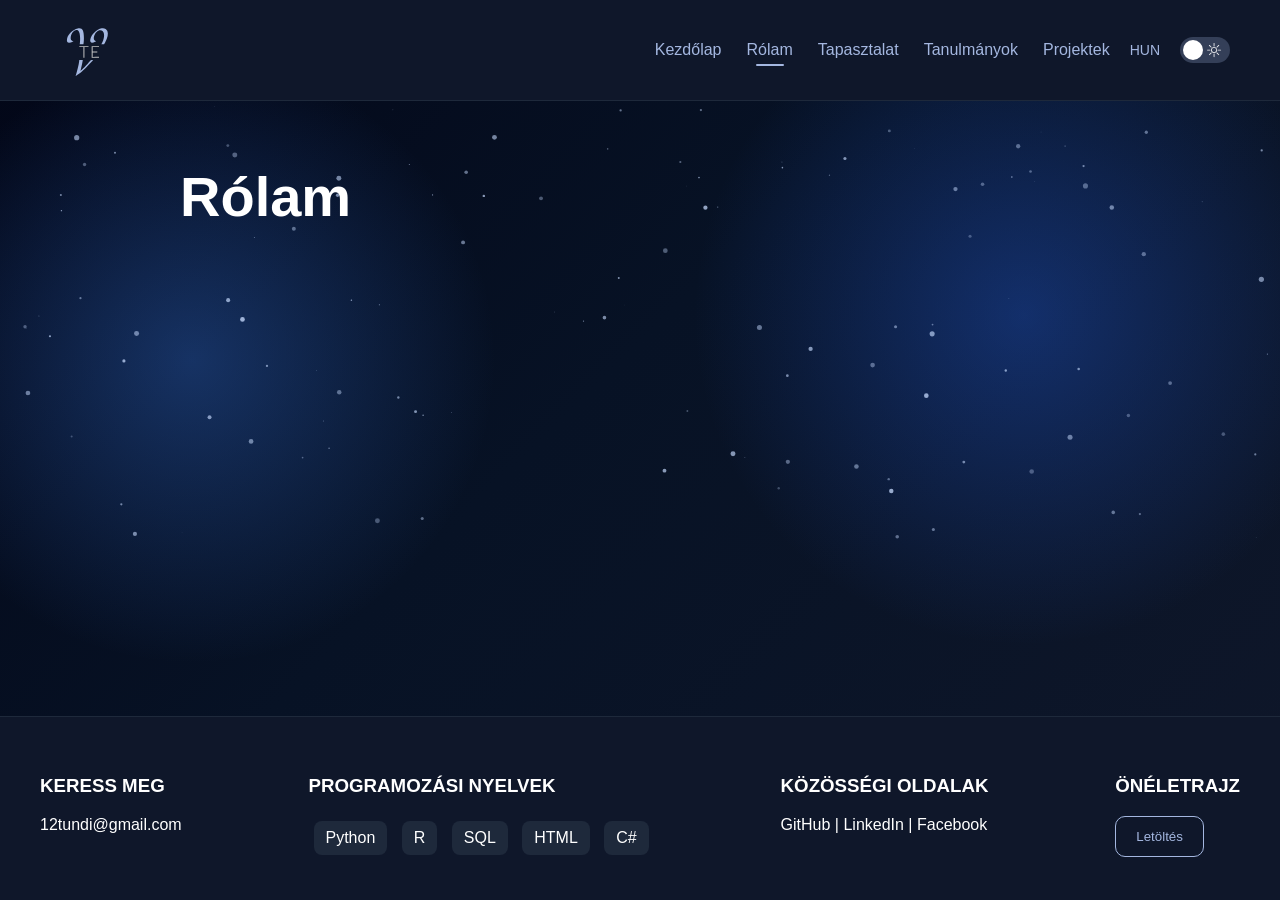
==== about.html @ 32315da3 "Split portfolio pages, translations and responsive styles" ====
<!DOCTYPE html>
<html lang="hu">
<head>
    <meta charset="UTF-8">
    <meta name="viewport" content="width=device-width, initial-scale=1.0">
    <title>Rólam | Vitálos Tünde Eszter</title>
    <link rel="icon" href="images/favicon.ico" type="image/x-icon">

    <link rel="stylesheet" href="style.css">
    <link rel="stylesheet" href="responsive.css">
</head>

<body data-page="about">

<canvas id="stars-bg"></canvas>

<nav>
    <img src="images/logo_sotet.svg" alt="Logo">
    <div class = "menu-container">
        <ul class="nav-links">
            <li><a href="index.html">Kezdőlap</a></li>
            <li><a href="about.html" aria-current="page">Rólam</a></li>
            <li><a href="experience.html">Tapasztalat</a></li>
            <li><a href="studies.html">Tanulmányok</a></li>
            <li><a href="projects.html">Projektek</a></li>
        </ul>

        <div class="nav-actions">
            <div class="language-selector">
                <span class="current-lang">HUN</span>
                <div class="dropdown-menu">
                    <img src="images/english.svg" alt="English" onclick="changeLanguage('en')">
                    <img src="images/german.svg" alt="Deutsch" onclick="changeLanguage('de')">
                </div>
            </div>

            <div class="mode-switch">
                <label class="switch">
                    <input type="checkbox" id="mode-toggle" onclick="toggleMode()">
                    <span class="slider">
                        <span class="icon sun"></span>
                        <span class="icon moon"></span>
                    </span>
                </label>
            </div>

            <div class="hamburger-menu">
                <div class="hamburger">
                    <span></span>
                    <span></span>
                    <span></span>
                </div>

                <ul class="hamburger-dropdown">
                    <li><a href="index.html">Kezdőlap</a></li>
                    <li><a href="about.html" aria-current="page">Rólam</a></li>
                    <li><a href="experience.html">Tapasztalat</a></li>
                    <li><a href="studies.html">Tanulmányok</a></li>
                    <li><a href="projects.html">Projektek</a></li>
                </ul>
            </div>
        </div>
    </div>

</nav>


<main>
<section class="timeline-page" id="about" aria-labelledby="about-title">
    <h1 id="about-title">Rólam</h1>
</section>
</main>

<footer>

    <div>
        <h3>KERESS MEG</h3>
        <p><a href="mailto:12tundi@gmail.com">12tundi@gmail.com</a></p>
    </div>

    <div>
        <h3>PROGRAMOZÁSI NYELVEK</h3>
        <span class="tag-row">
        <span class="tag">Python</span>
        <span class="tag">R</span>
        <span class="tag">SQL</span>
        </span>
        <span class="tag-row">
        <span class="tag">HTML</span>
        <span class="tag">C#</span>
        </span>
    </div>

    <div>
        <h3>KÖZÖSSÉGI OLDALAK</h3>
        <p><a href="https://github.com/VitalosTunde" target="_blank" rel="noreferrer">GitHub</a> | <a href="https://www.linkedin.com/in/t%C3%BCnde-eszter-vit%C3%A1los-298bb1347/" target="_blank" rel="noreferrer">LinkedIn</a> | <a href="https://www.facebook.com/tundi.vitalos" target="_blank" rel="noreferrer">Facebook</a></p>
    </div>

    <div>
        <h3>ÖNÉLETRAJZ</h3>
        <button class="btn btn-secondary">Letöltés</button>
    </div>

</footer>

<script src="script.js"></script>
<script src="language.js"></script>
</body>
</html>
---- style.css ----
:root {
    --bg-gradient: radial-gradient(circle at 80% 35%, rgba(37, 99, 235, 0.35), transparent 28%), radial-gradient(circle at 15% 40%, rgba(59, 130, 246, 0.32), transparent 25%), linear-gradient(135deg, #020617, #071225 45%, #0f172a);
    --text-color: white;
    --nav-bg: #0f172a;
    --nav-border: #1e293b;
    --nav-link-color: #a4b7e0;
    --nav-link-color-rgb: 164, 183, 224;
    --nav-link-hover: white;
    --footer-link-hover: #a4b7e0;
    --star-color: rgba(200, 220, 255, 1);
    --btn-primary-bg: #a4b7e0;
    --btn-primary-color: rgb(0, 0, 0);
    --btn-secondary-bg: transparent;
    --btn-secondary-border: #a4b7e0;
    --btn-secondary-color: #a4b7e0;
    --footer-bg: #0f172a;
    --footer-border: #1e293b;
    --tag-bg: #1e293b;
    --hero-h2-color: #4c75b6;
}

.light-mode {
    --bg-gradient: radial-gradient(circle at 80% 35%, rgba(26, 66, 151, 0.35), transparent 28%), radial-gradient(circle at 15% 40%, rgba(18, 40, 89, 0.35), transparent 25%), linear-gradient(135deg, #f8fafc, #e2e8f0 45%, #cbd5e1);
    --text-color: #1e293b;
    --nav-bg: #b8c6e3;
    --nav-border: #9cb8dc;
    --nav-link-color: #2d3c57;
    --nav-link-color-rgb: 45, 60, 87;
    --nav-link-hover: #000000;
    --footer-link-hover: #eef6ff;
    --star-color: rgb(0, 33, 91);
    --btn-primary-bg: #1e293b;
    --btn-primary-color: white;
    --btn-secondary-bg: transparent;
    --btn-secondary-border: #1e293b;
    --btn-secondary-color: #1e293b;
    --footer-bg: #b8c6e3;
    --footer-border: #9cb8dc;
    --tag-bg: #e2e8f0;
    --hero-h2-color: #4c75b6;
}

html {
    min-height: 100%;
}

body {
    margin: 0;
    font-family: Arial, sans-serif;
    color: var(--text-color);
    overflow-x: hidden;
    background: var(--bg-gradient);
    background-attachment: fixed;
    min-height: 100vh;
    display: flex;
    flex-direction: column;
}

main {
    flex: 1;
    min-width: 0;
}

[hidden] {
    display: none !important;
}

.timeline-page {
    box-sizing: border-box;
    width: min(100%, 1000px);
    margin: 0 auto;
    padding: 64px 40px 80px;
}

.timeline-page > h1 {
    font-family: inherit;
    font-size: clamp(36px, 5vw, 56px);
    line-height: 1.15;
    margin: 0 0 40px;
    overflow-wrap: anywhere;
}

.timeline {
    position: relative;
    list-style: none;
    padding: 0 0 0 36px;
    margin: 0;
    display: grid;
    gap: 20px;
}

.timeline::before {
    content: '';
    position: absolute;
    top: 12px;
    bottom: 12px;
    left: 6px;
    width: 2px;
    background: linear-gradient(var(--nav-link-color), var(--hero-h2-color));
    border-radius: 2px;
}

.timeline-card {
    position: relative;
    padding: 28px 30px;
    border: 1px solid rgba(var(--nav-link-color-rgb), 0.18);
    border-radius: 18px;
    background: #0f172a;
    box-shadow: 0 8px 28px rgba(2, 6, 23, 0.12);
    overflow-wrap: anywhere;
}

.timeline-card::before {
    content: '';
    position: absolute;
    left: -37px;
    top: 33px;
    width: 10px;
    height: 10px;
    border-radius: 50%;
    background: var(--nav-link-color);
    border: 2px solid var(--nav-bg);
    box-shadow: 0 0 0 3px rgba(var(--nav-link-color-rgb), 0.13);
}

.timeline-card h2 {
    margin: 0 0 10px;
    font-size: 21px;
    line-height: 1.4;
}

.timeline-card p {
    margin: 6px 0;
    color: var(--nav-link-color);
    font-size: 16px;
    line-height: 1.6;
}

.timeline-date {
    display: block;
    margin-top: 6px;
    color: #fff;
    font-size: 16px;
    font-style: italic;
    font-weight: 400;
    line-height: 1.6;
}

.light-mode .timeline-card {
    background: var(--nav-bg);
    border-color: var(--hero-h2-color);
    color: var(--text-color);
}

.light-mode .timeline-card p {
    color: var(--nav-link-color);
}

.light-mode .timeline-date {
    color: var(--text-color);
}

#stars-bg {
    position: fixed;
    top: 0;
    left: 0;
    width: 100%;
    height: 100%;
    z-index: -2;
    pointer-events: none;
}

nav {
    position: sticky;
    top: 0;
    z-index: 1100;
    display: flex;
    justify-content: space-between;
    align-items: center;
    padding: 20px 50px;
    background-color: var(--nav-bg);
    border-bottom: 1px solid var(--nav-border);
}

nav div {
    display: flex;
    align-items: right;
    gap: 20px;
}

nav img {
    height: 60px;
    width: auto;
}   

nav ul {
    display: flex;
    list-style: none;
    gap: 25px;
}

nav a {
    text-decoration: none;
    color: var(--nav-link-color);
}

.nav-actions {
    display: flex;
    align-items: center;
    gap: 20px;
}

.hamburger-menu {
    position: relative;
    display: none;
}

.hamburger {
    display: flex;
    flex-direction: column;
    gap: 5px;
    cursor: pointer;
}

.hamburger span {
    width: 33px;
    height: 3px;
    background-color: var(--nav-link-color);
    border-radius: 999px;
}

.hamburger-dropdown {
    position: absolute;
    top: 100%;
    right: 0;
    background-color: var(--nav-bg);
    border: 1px solid var(--nav-border);
    border-radius: 8px;
    padding: 18px 25px;
    margin: 0 0 0 0;
    display: none;
    flex-direction: column;
    gap: 18px;
    z-index: 1000;
    min-width: 180px;
    list-style: none;
}

.hamburger-dropdown li {
    text-align: center;
}

.hamburger-dropdown a {
    color: var(--nav-link-color);
    text-decoration: none;
    font-size: 20px;
}

.hamburger-dropdown a:hover {
    color: var(--nav-link-hover);
}

nav a[aria-current="page"] {
    position: relative;
    display: inline-block;
}

nav a[aria-current="page"]::after {
    content: "";
    position: absolute;
    left: 20%;
    right: 20%;
    bottom: -7px;
    height: 2px;
    border-radius: 999px;
    background-color: var(--nav-link-color);
}

.hamburger-menu:hover .hamburger-dropdown,
.hamburger-menu.open .hamburger-dropdown {
    display: flex;
}

nav a:hover,
.current-lang:hover {
    color: var(--nav-link-hover);
}

.language-selector {
    position: relative;
}

.current-lang {
    cursor: pointer;
    font-size: 14px;
    color: var(--nav-link-color);
    transition: color 0.2s ease;
    place-content: center;
}

.current-lang:hover {
    color: var(--nav-link-hover);
}

.mode-switch {
    display: flex;
    align-items: center;
}

.switch {
    position: relative;
    display: inline-block;
    width: 50px;
    height: 26px;
}

.switch input {
    opacity: 0;
    width: 0;
    height: 0;
}

.slider {
    position: absolute;
    cursor: pointer;
    top: 0;
    left: 0;
    right: 0;
    bottom: 0;
    background-color: rgba(var(--nav-link-color-rgb), 0.25);
    border-radius: 34px;
    transition: background-color 0.3s ease;
}

.slider:before {
    position: absolute;
    content: "";
    height: 20px;
    width: 20px;
    left: 3px;
    bottom: 3px;
    background-color: white;
    border-radius: 50%;
    transition: transform 0.3s ease, background-color 0.3s ease;
}

.slider .icon {
    position: absolute;
    width: 16px;
    height: 16px;
    top: 5px;
    opacity: 0.9;
    transition: opacity 0.3s ease;
}

.slider .icon.sun {
    left: 8px;
    background-image: url("images/hold.svg");
    background-size: contain;
    background-repeat: no-repeat;
}

.slider .icon.moon {
    right: 8px;
    background-image: url("images/nap.svg");
    background-size: contain;
    background-repeat: no-repeat;
}

input:checked + .slider {
    background-color: rgba(var(--nav-link-color-rgb), 0.45);
}

input:checked + .slider:before {
    transform: translateX(24px);
}

input:not(:checked) + .slider .icon.sun,
input:checked + .slider .icon.moon {
    opacity: 0;
}

input:not(:checked) + .slider .icon.moon,
input:checked + .slider .icon.sun {
    opacity: 0.9;
}

.dropdown-menu {
    position: absolute;
    top: 100%;
    right: 0;
    background-color: var(--nav-bg);
    border: 1px solid var(--nav-border);
    border-radius: 8px;
    padding: 10px;
    display: none;
    flex-direction: column;
    gap: 10px;
    z-index: 1000;
}

.language-selector:hover .dropdown-menu,
.language-selector.open .dropdown-menu {
    display: flex;
}

.dropdown-menu img {
    width: 30px;
    height: 20px;
    cursor: pointer;
    transition: transform 0.2s ease;
}

.dropdown-menu img:hover {
    transform: scale(1.1);
}

.btn {
    transition: transform 0.2s ease, background-color 0.2s ease, color 0.2s ease;
}

.btn:hover {
    transform: scale(1.04);
}

footer a {
    color: var(--text-color);
    text-decoration: none;
    transition: transform 0.2s ease, color 0.2s ease;
}

footer a:hover {
    color: var(--footer-link-hover);
    transform: scale(1.04);
}

.hero {
    display: flex;
    align-items: center;
    justify-content: center;
    gap: 50px;
    padding: 50px;
}

.hero-text h1 {
    font-size: 48px;
    margin: 10px 0;
}

.hero-text h2 {
    color: var(--hero-h2-color);
}

.btn {
    padding: 12px 20px;
    border-radius: 10px;
    border: none;
    cursor: pointer;
    margin-right: 10px;
}

.btn-primary {
    background: var(--btn-primary-bg);
    color: var(--btn-primary-color);
}

.btn-secondary {
    background: var(--btn-secondary-bg);
    border: 1px solid var(--btn-secondary-border);
    color: var(--btn-secondary-color);
}

footer {
    padding: 40px;
    display: flex;
    justify-content: space-between;
    border-top: 1px solid var(--footer-border);
    background-color: var(--footer-bg);
}

.tag {
    background: var(--tag-bg);
    padding: 8px 12px;
    border-radius: 8px;
    display: inline-block;
    margin: 5px;
}
---- responsive.css ----
@media (max-width: 800px) {
    .timeline-page {
        padding: 40px 24px 56px;
    }

    .timeline-page > h1 {
        margin-bottom: 28px;
    }

    .timeline {
        padding-left: 26px;
        gap: 16px;
    }

    .timeline-card {
        padding: 22px 20px;
        border-radius: 14px;
    }

    .timeline-card::before {
        left: -27px;
        top: 27px;
    }

    .timeline-card h2 {
        font-size: 19px;
    }
}

@media (max-width: 800px) {

    .nav-links {
        display: none;
    }

    .hamburger-menu {
        display: block;
    }

    .hero img {
        width: 200px;
        border-radius: 20px;
    } 
    .hero {
        flex-direction: column;
        align-items: center;
        justify-content: flex-start;
        gap: 20px;
        padding: 40px 24px;
        text-align: center;
    }

    .hero img {
        width: min(78vw, 280px);
        border-radius: 18px;
        order: 2;
        margin: 4px 0 8px;
    }

    .hero-text {
        display: contents;
    }

    .hero-text p:first-child {
        order: 0;
        font-size: 16px;
        margin: 0 0 4px;
        letter-spacing: 1px;
    }

    .hero-text h1 {
        order: 1;
        width: calc(100vw - 32px);
        max-width: none;
        font-size: clamp(35px, 8vw, 55px);
        line-height: 1.05;
        margin: 0 auto;
        text-align: center;
    }

    .hero-text h2 {
        order: 3;
        font-size: 24px;
        margin: 0 0 6px;
    }

    .hero-text p:not(:first-child) {
        order: 4;
        max-width: none;
        font-size: 18px;
        line-height: 1.35;
        margin: 0 auto 10px;
        text-align: center;
    }

    .hero-buttons {
        order: 5;
        display: flex;
        justify-content: center;
        gap: 10px;
        width: calc(100vw - 32px);
        margin-top: 8px;
    }

    .hero .btn {
        width: 130px;
        margin: 0;
        padding: 10px 12px;
        font-size: 15px;
    }

    :root {
        --bg-gradient:
            radial-gradient(circle at 8% 18%, rgba(37, 99, 235, 0.35), transparent 32%),
            radial-gradient(circle at 95% 72%, rgba(59, 130, 246, 0.32), transparent 34%),
            linear-gradient(135deg, #020617, #071225 45%, #0f172a);
    }

    .light-mode {
        --bg-gradient:
            radial-gradient(circle at 8% 18%, rgba(26, 66, 151, 0.35), transparent 32%),
            radial-gradient(circle at 95% 72%, rgba(18, 40, 89, 0.35), transparent 34%),
            linear-gradient(135deg, #f8fafc, #e2e8f0 45%, #cbd5e1);
    }

    footer {
        display: flex;
        flex-direction: column;
        align-items: center;
        gap: 32px;
        padding: 35px 24px;
        text-align: center;
    }

    footer > div {
        width: 100%;
        display: flex;
        flex-direction: column;
        align-items: center;
        text-align: center;
    }

    footer h3 {
        font-size: 18px;
        margin: 0 0 14px;
        text-align: center;
    }

    footer p {
        margin: 0;
        font-size: 15px;
        line-height: 1.4;
    }

    footer a {
        text-align: center;
    }

    footer > div:nth-child(2) {
        display: grid;
        grid-template-columns: repeat(6, 1fr);
        justify-content: center;
        gap: 8px;
        max-width: 250px;
    }

    footer > div:nth-child(2) h3 {
        grid-column: 1 / -1;
    }

    footer > div:nth-child(2) .tag {
        grid-column: span 2;
    }

    footer > div:nth-child(2) .tag:nth-of-type(4) {
        grid-column: 2 / span 2;
    }

    footer > div:nth-child(2) .tag:nth-of-type(5) {
        grid-column: 4 / span 2;
    }

    footer .tag {
        display: inline-block;
        margin: 0;
        font-size: 12px;
        padding: 7px 11px;
        border-radius: 8px;
    }

    footer > div:nth-child(3) p {
        white-space: normal;
        max-width: 260px;
    }

    footer > div:nth-child(4) .btn {
        margin: 0;
        width: 140px;
    }

}

@media (min-width: 801px) and (max-width: 1024px) {

    .nav-links {
        display: none;
    }

    .hamburger-menu {
        display: block;
    }

    .hero img {
        width: 280px;
        border-radius: 20px;
    } 

    footer {
        display: grid;
        grid-template-columns: repeat(4, 1fr);
        gap: 20px;
        padding: 30px 25px;
        text-align: center;
        align-items: start;
    }

    footer > div {
        display: flex;
        flex-direction: column;
        align-items: center;
        text-align: center;
    }

    footer h3 {
        text-align: center;
        width: 100%;
        font-size: 17px;
    }

    footer a {
        text-align: center;
    }

    footer > div:nth-child(2) {
        display: grid;
        grid-template-columns: repeat(6, auto);
        justify-content: center;
        justify-items: center;
        column-gap: 6px;
        row-gap: 10px;
    }

    footer > div:nth-child(2) h3 {
        grid-column: 1 / -1;
    }

    footer > div:nth-child(2) .tag {
        grid-column: span 2;
        display: inline-block;
        width: fit-content;
        margin: 0;
        padding: 5px 7px;
        font-size: 13px;
        white-space: nowrap;
    }

    footer > div:nth-child(2) .tag:nth-of-type(4) {
        grid-column: 2 / span 2;
    }

    footer > div:nth-child(2) .tag:nth-of-type(5) {
        grid-column: 4 / span 2;
    }

    footer > div:nth-child(3) p {
        white-space: nowrap;
        margin: 16px 0 0;
    }

    footer > div:nth-child(3) a {
        display: inline;
        white-space: nowrap;
    }

}

@media (max-width: 1024px) {
    footer > div:nth-child(2) {
        display: flex;
        flex-direction: column;
        align-items: center;
        gap: 8px;
    }

    footer .tag-row {
        display: flex;
        justify-content: center;
        gap: 6px;
    }
}

@media (min-width: 1025px) {

    .nav-links {
        display: flex;
    }

    .hamburger-menu {
        display: none;
    }

    .hero img {
        width: 350px;
        border-radius: 20px;
    }  

}
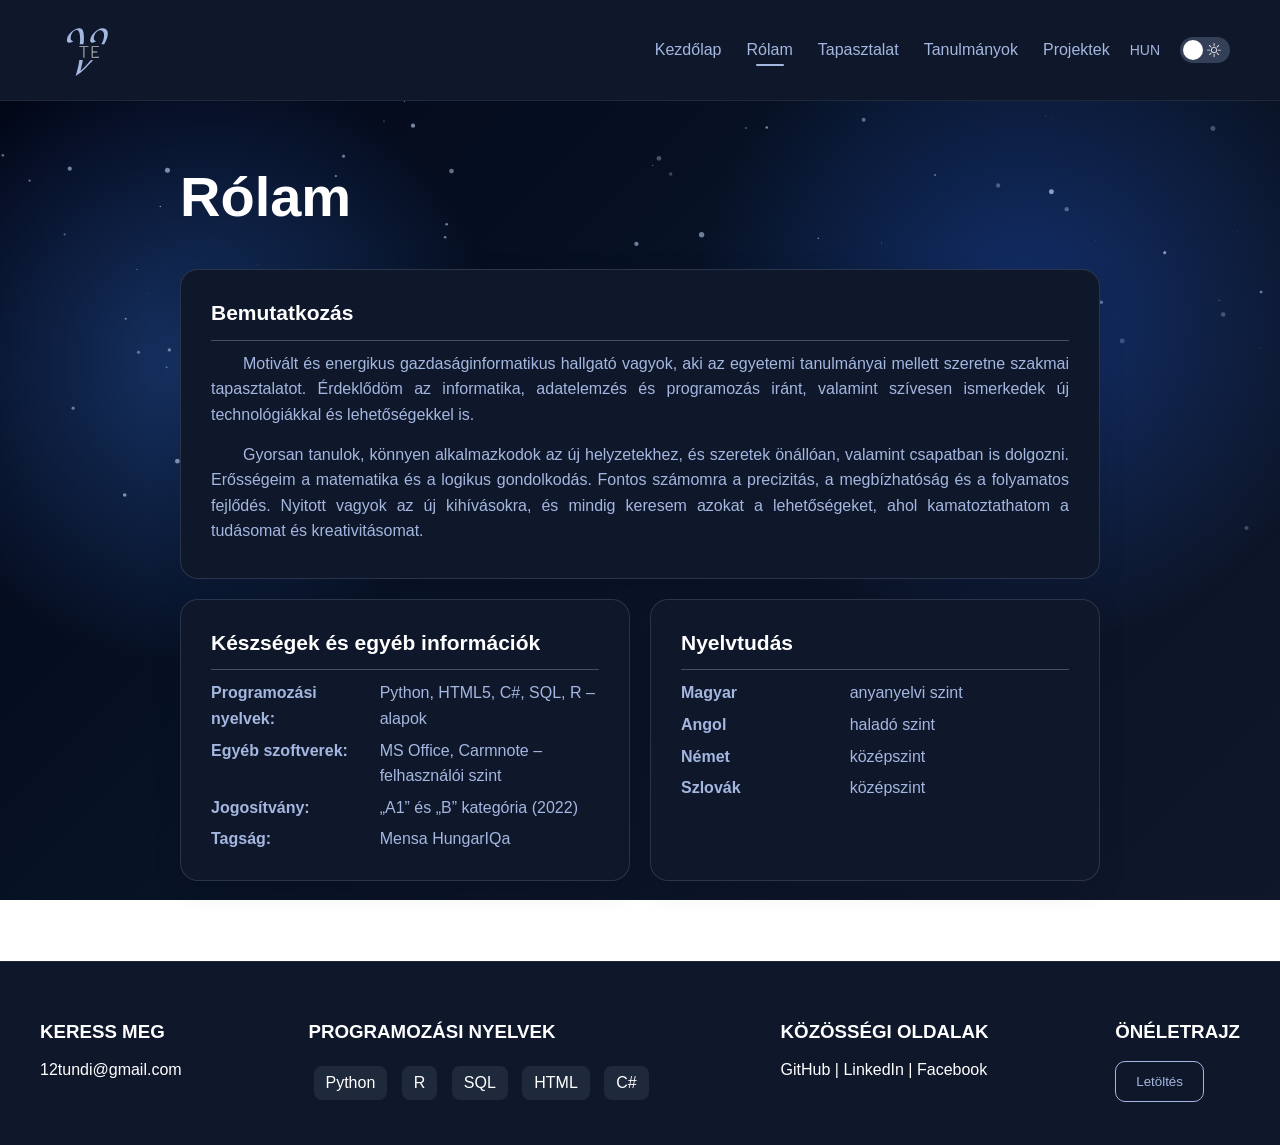
==== commit 59615b45: "Add multilingual about page and update language order" ====
--- a/about.html
+++ b/about.html
@@ -68,6 +68,35 @@
 <main>
 <section class="timeline-page" id="about" aria-labelledby="about-title">
     <h1 id="about-title">Rólam</h1>
+    <div class="about-grid">
+        <article class="timeline-card about-card about-intro">
+            <h2 data-about="introTitle">Bemutatkozás</h2>
+            <div>
+                <p data-about="intro1">Motivált és energikus gazdaságinformatikus hallgató vagyok, aki az egyetemi tanulmányai mellett szeretne szakmai tapasztalatot. Érdeklődöm az informatika, adatelemzés és programozás iránt, valamint szívesen ismerkedek új technológiákkal és lehetőségekkel is.</p>
+                <p data-about="intro2">Gyorsan tanulok, könnyen alkalmazkodok az új helyzetekhez, és szeretek önállóan, valamint csapatban is dolgozni. Erősségeim a matematika és a logikus gondolkodás. Fontos számomra a precizitás, a megbízhatóság és a folyamatos fejlődés. Nyitott vagyok az új kihívásokra, és mindig keresem azokat a lehetőségeket, ahol kamatoztathatom a tudásomat és kreativitásomat.</p>
+            </div>
+        </article>
+        <div class="about-secondary">
+        <article class="timeline-card about-card about-skills">
+            <h2 data-about="skillsTitle">Készségek és egyéb információk</h2>
+            <dl class="about-details">
+                <div><dt data-about="programmingLabel">Programozási nyelvek:</dt><dd data-about="programming">Python, HTML5, C#, SQL, R – alapok</dd></div>
+                <div><dt data-about="softwareLabel">Egyéb szoftverek:</dt><dd data-about="software">MS Office, Carmnote – felhasználói szint</dd></div>
+                <div><dt data-about="licenceLabel">Jogosítvány:</dt><dd data-about="licence">„A1” és „B” kategória (2022)</dd></div>
+                <div><dt data-about="membershipLabel">Tagság:</dt><dd>Mensa HungarIQa</dd></div>
+            </dl>
+        </article>
+        <article class="timeline-card about-card">
+            <h2 data-about="languagesTitle">Nyelvtudás</h2>
+            <dl class="about-details">
+                <div><dt data-about="hungarian">Magyar</dt><dd data-about="native">anyanyelvi szint</dd></div>
+                <div><dt data-about="english">Angol</dt><dd data-about="englishLevel">haladó szint</dd></div>
+                <div><dt data-about="german">Német</dt><dd data-about="germanLevel">középszint</dd></div>
+                <div><dt data-about="slovak">Szlovák</dt><dd data-about="slovakLevel">középszint</dd></div>
+            </dl>
+        </article>
+        </div>
+    </div>
 </section>
 </main>
 
--- a/style.css
+++ b/style.css
@@ -80,6 +80,68 @@
     overflow-wrap: anywhere;
 }
 
+.about-grid {
+    display: grid;
+    gap: 20px;
+}
+
+.about-secondary {
+    display: grid;
+    grid-template-columns: repeat(2, minmax(0, 1fr));
+    align-items: stretch;
+    gap: 20px;
+}
+
+.about-skills .about-details > div {
+    grid-template-columns: minmax(0, 1fr) minmax(0, 1.4fr);
+}
+
+.timeline-card.about-card::before {
+    content: none;
+}
+
+.about-card h2 {
+    padding-bottom: 12px;
+    border-bottom: 1px solid rgba(var(--nav-link-color-rgb), 0.35);
+    margin-bottom: 16px;
+}
+
+.about-intro {
+    min-width: 0;
+}
+
+.about-intro p + p {
+    margin-top: 14px;
+}
+
+.about-intro p {
+    text-indent: 2em;
+    text-align: justify;
+    hyphens: auto;
+}
+
+.about-details {
+    margin: 0;
+    color: var(--nav-link-color);
+    font-size: 16px;
+    line-height: 1.6;
+}
+
+.about-details > div {
+    display: grid;
+    grid-template-columns: minmax(0, 1fr) minmax(0, 1.4fr);
+    gap: 12px;
+    margin-top: 6px;
+}
+
+.about-details dt {
+    font-weight: 600;
+}
+
+.about-details dd {
+    margin: 0;
+}
+
 .timeline {
     position: relative;
     list-style: none;
@@ -459,6 +521,13 @@
     margin-right: 10px;
 }
 
+a.btn {
+    display: inline-block;
+    text-decoration: none;
+    font-size: 13.3333px;
+    box-sizing: border-box;
+}
+
 .btn-primary {
     background: var(--btn-primary-bg);
     color: var(--btn-primary-color);
--- a/responsive.css
+++ b/responsive.css
@@ -1,4 +1,9 @@
 @media (max-width: 800px) {
+    .about-grid,
+    .about-secondary {
+        grid-template-columns: minmax(0, 1fr);
+    }
+
     .timeline-page {
         padding: 40px 24px 56px;
     }
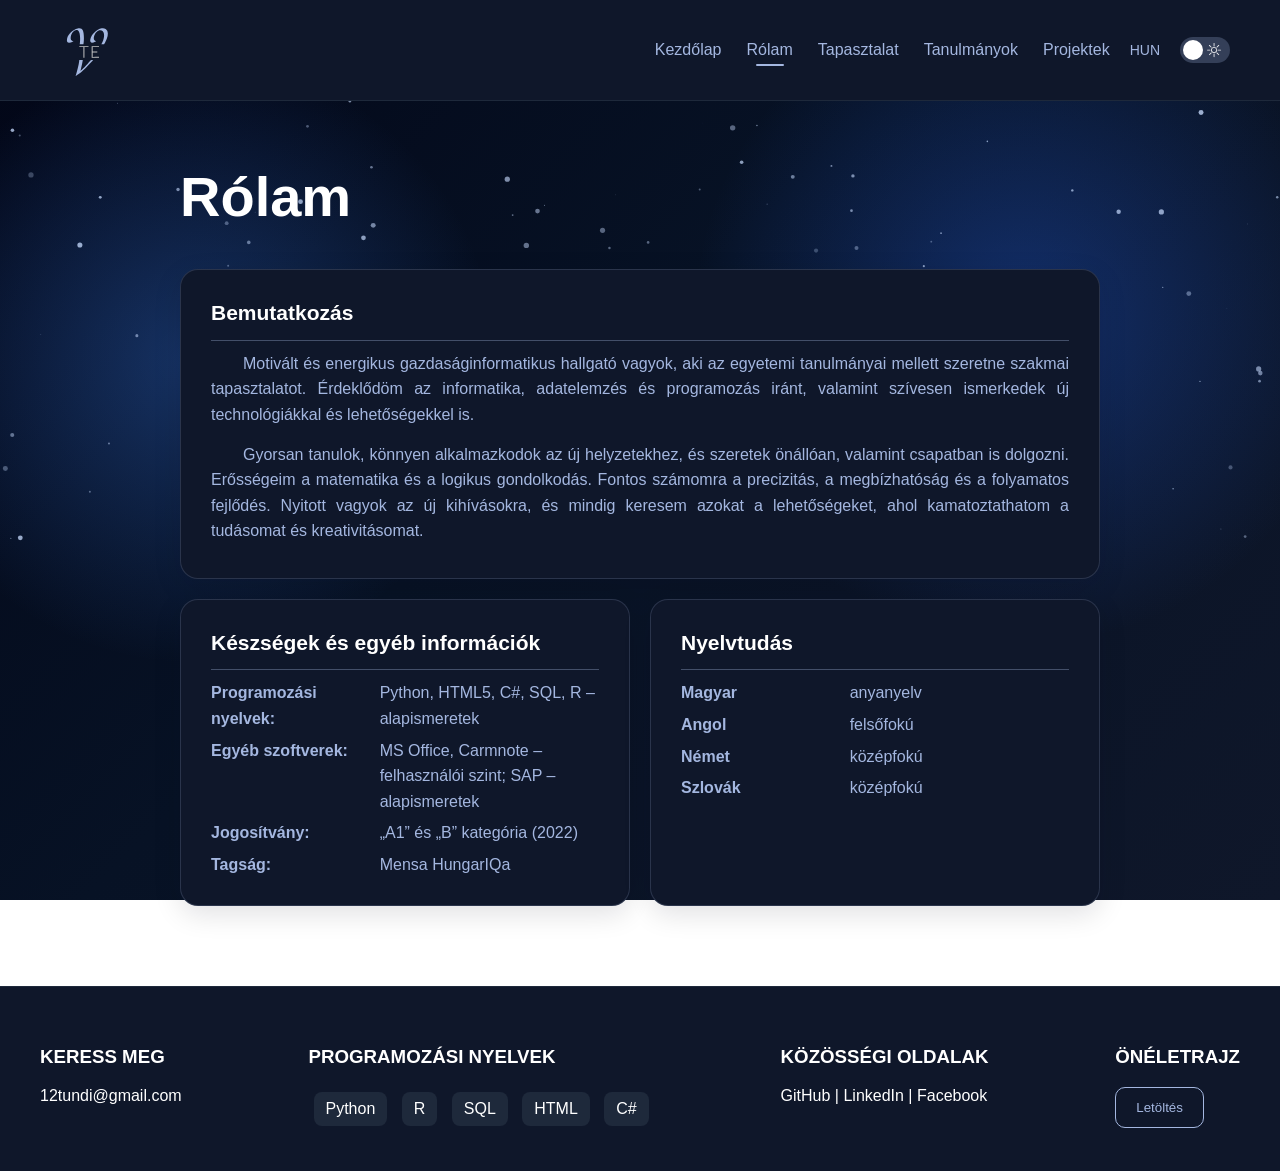
==== commit 6388d41b: "Add localized CV downloads and update portfolio content" ====
--- a/about.html
+++ b/about.html
@@ -80,8 +80,8 @@
         <article class="timeline-card about-card about-skills">
             <h2 data-about="skillsTitle">Készségek és egyéb információk</h2>
             <dl class="about-details">
-                <div><dt data-about="programmingLabel">Programozási nyelvek:</dt><dd data-about="programming">Python, HTML5, C#, SQL, R – alapok</dd></div>
-                <div><dt data-about="softwareLabel">Egyéb szoftverek:</dt><dd data-about="software">MS Office, Carmnote – felhasználói szint</dd></div>
+                <div><dt data-about="programmingLabel">Programozási nyelvek:</dt><dd data-about="programming">Python, HTML5, C#, SQL, R – alapismeretek</dd></div>
+                <div><dt data-about="softwareLabel">Egyéb szoftverek:</dt><dd data-about="software">MS Office, Carmnote – felhasználói szint; SAP – alapismeretek</dd></div>
                 <div><dt data-about="licenceLabel">Jogosítvány:</dt><dd data-about="licence">„A1” és „B” kategória (2022)</dd></div>
                 <div><dt data-about="membershipLabel">Tagság:</dt><dd>Mensa HungarIQa</dd></div>
             </dl>
@@ -89,10 +89,10 @@
         <article class="timeline-card about-card">
             <h2 data-about="languagesTitle">Nyelvtudás</h2>
             <dl class="about-details">
-                <div><dt data-about="hungarian">Magyar</dt><dd data-about="native">anyanyelvi szint</dd></div>
-                <div><dt data-about="english">Angol</dt><dd data-about="englishLevel">haladó szint</dd></div>
-                <div><dt data-about="german">Német</dt><dd data-about="germanLevel">középszint</dd></div>
-                <div><dt data-about="slovak">Szlovák</dt><dd data-about="slovakLevel">középszint</dd></div>
+                <div><dt data-about="hungarian">Magyar</dt><dd data-about="native">anyanyelv</dd></div>
+                <div><dt data-about="english">Angol</dt><dd data-about="englishLevel">felsőfokú</dd></div>
+                <div><dt data-about="german">Német</dt><dd data-about="germanLevel">középfokú</dd></div>
+                <div><dt data-about="slovak">Szlovák</dt><dd data-about="slovakLevel">középfokú</dd></div>
             </dl>
         </article>
         </div>
@@ -127,7 +127,7 @@
 
     <div>
         <h3>ÖNÉLETRAJZ</h3>
-        <button class="btn btn-secondary">Letöltés</button>
+        <a class="btn btn-secondary" href="cv/Vitalos_Tunde_HU.pdf" download>Letöltés</a>
     </div>
 
 </footer>
--- a/style.css
+++ b/style.css
@@ -504,6 +504,12 @@
     padding: 50px;
 }
 
+.hero > img {
+    box-sizing: border-box;
+    border: 1.5px solid #1e293b;
+    box-shadow: 0 12px 32px rgba(45, 60, 87, 0.25);
+}
+
 .hero-text h1 {
     font-size: 48px;
     margin: 10px 0;
@@ -547,6 +553,21 @@
     background-color: var(--footer-bg);
 }
 
+.projects-placeholder {
+    display: grid;
+    place-items: center;
+    min-height: 35vh;
+    color: var(--nav-link-color);
+    text-align: center;
+}
+
+.projects-placeholder p {
+    margin: 0;
+    font-size: clamp(28px, 5vw, 48px);
+    font-weight: 300;
+    letter-spacing: 0.04em;
+}
+
 .tag {
     background: var(--tag-bg);
     padding: 8px 12px;
